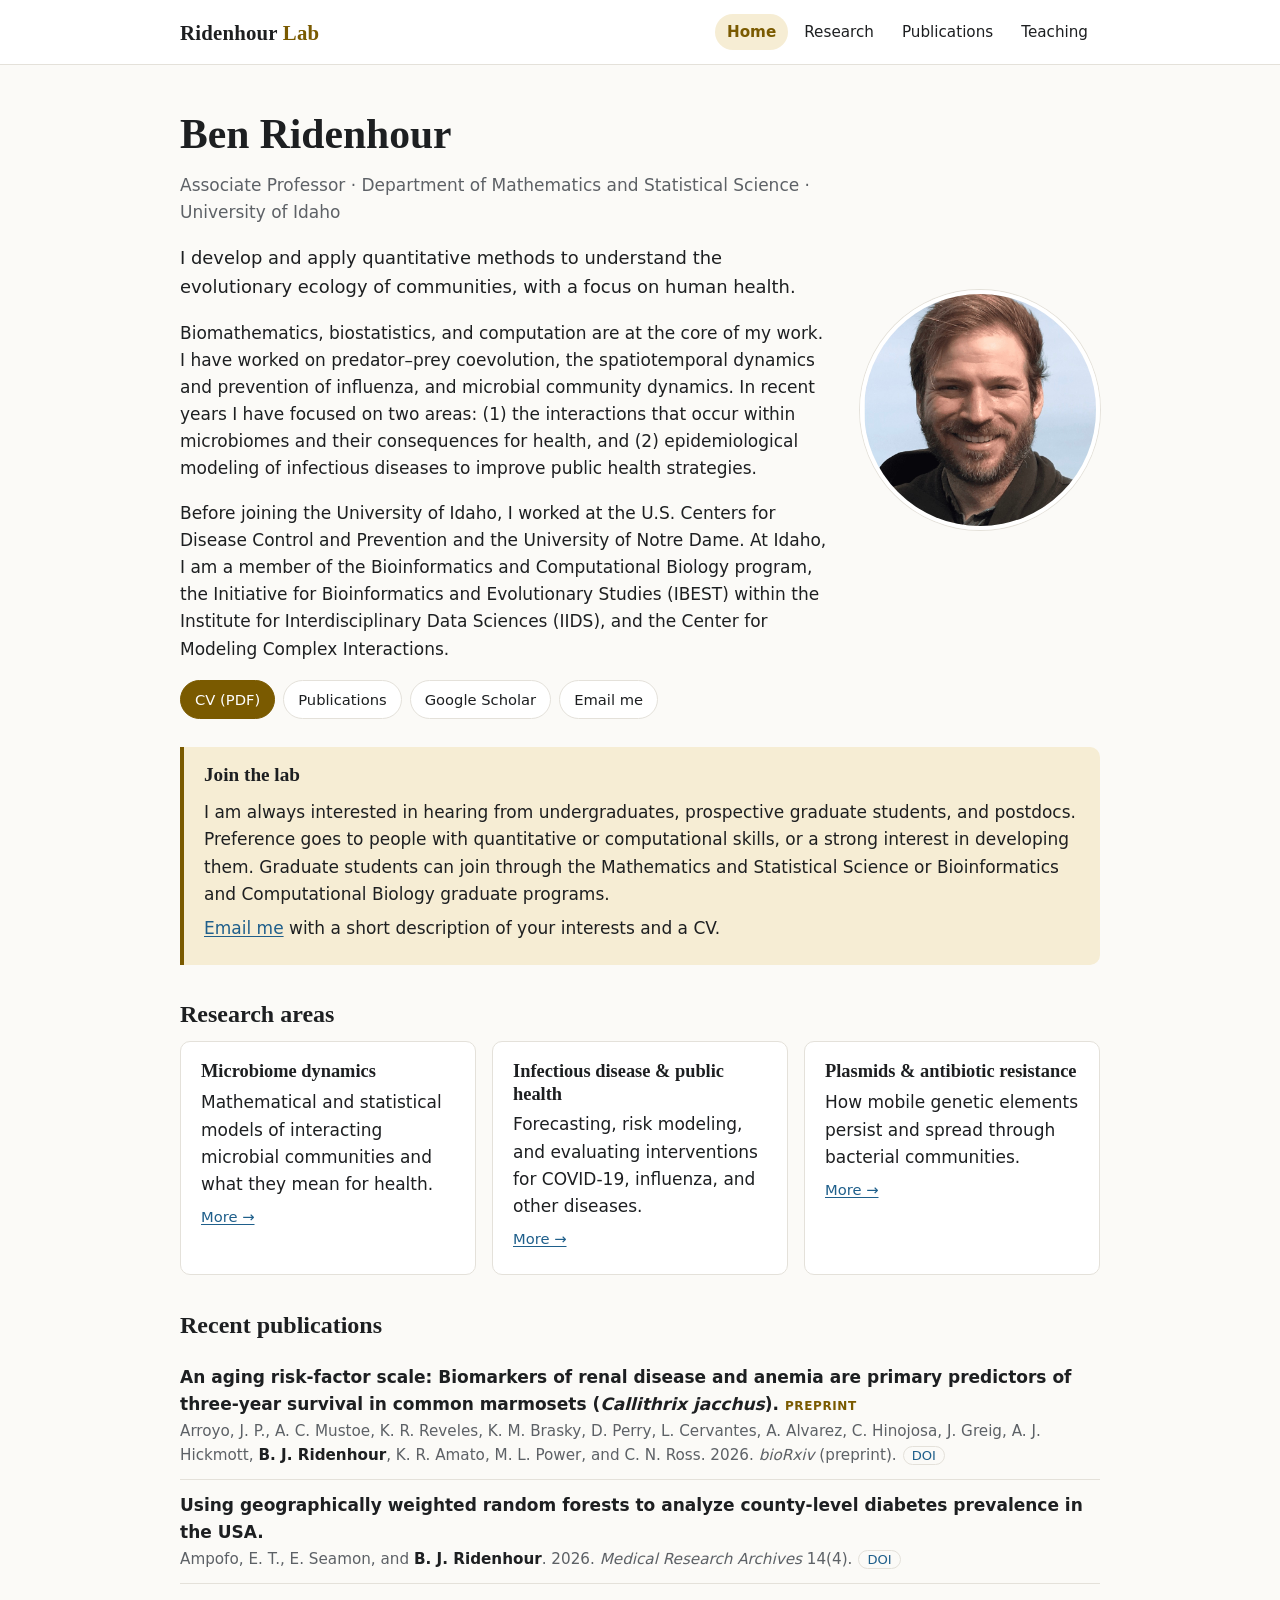
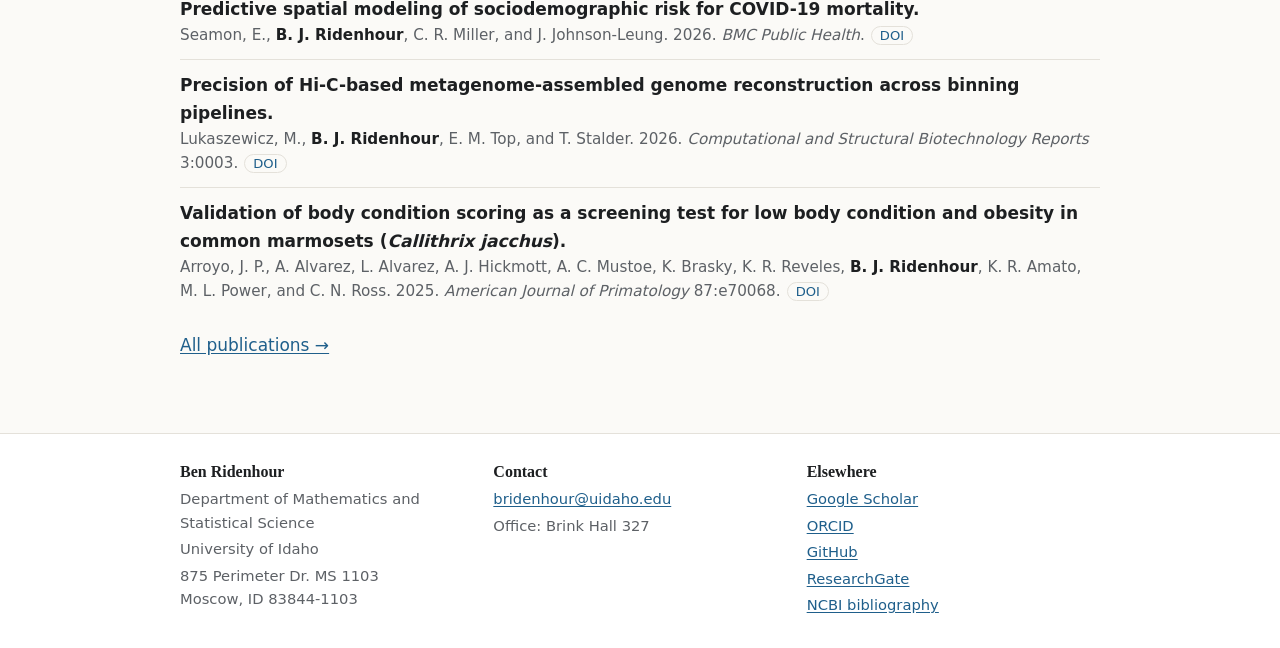
==== index.html @ f70eb198 "New site" ====
<!doctype html>
<html lang="en">
<head>
<meta charset="utf-8">
<meta name="viewport" content="width=device-width, initial-scale=1">
<title>Ridenhour Lab · Quantitative evolutionary ecology &amp; human health</title>
<meta name="description" content="Ben Ridenhour&#x27;s lab at the University of Idaho develops mathematical and statistical methods to understand microbial communities, infectious disease, and human health.">
<meta property="og:title" content="Ridenhour Lab · Quantitative evolutionary ecology &amp; human health">
<meta property="og:description" content="Ben Ridenhour&#x27;s lab at the University of Idaho develops mathematical and statistical methods to understand microbial communities, infectious disease, and human health.">
<meta property="og:type" content="website">
<meta property="og:url" content="https://ridenhourlab.org/">
<link rel="canonical" href="https://ridenhourlab.org/">
<link rel="icon" href="assets/favicon.svg" type="image/svg+xml">
<link rel="stylesheet" href="assets/style.css">
</head>
<body>
<a class="skip" href="#main">Skip to content</a>
<header class="site-header">
  <div class="wrap">
    <a class="brand" href="./">Ridenhour <span>Lab</span></a>
    <nav aria-label="Main">
      <ul>
        <li><a href="./" aria-current="page">Home</a></li>
        <li><a href="research.html">Research</a></li>
        <li><a href="publications.html">Publications</a></li>
        <li><a href="teaching.html">Teaching</a></li>
      </ul>
    </nav>
  </div>
</header>
<main id="main">
  <div class="wrap">
<section class="hero has-photo">
  <div>
    <h1>Ben Ridenhour</h1>
    <p class="role">Associate Professor · Department of Mathematics and Statistical Science · University of Idaho</p>
    <p class="lede">I develop and apply quantitative methods to understand the evolutionary ecology of communities, with a focus on human health.</p>
    <p>Biomathematics, biostatistics, and computation are at the core of my work. I have worked on predator–prey coevolution, the spatiotemporal dynamics and prevention of influenza, and microbial community dynamics. In recent years I have focused on two areas: (1) the interactions that occur within microbiomes and their consequences for health, and (2) epidemiological modeling of infectious diseases to improve public health strategies.</p>
    <p>Before joining the University of Idaho, I worked at the U.S. Centers for Disease Control and Prevention and the University of Notre Dame. At Idaho, I am a member of the Bioinformatics and Computational Biology program, the Initiative for Bioinformatics and Evolutionary Studies (IBEST) within the Institute for Interdisciplinary Data Sciences (IIDS), and the Center for Modeling Complex Interactions.</p>
    <ul class="links">
      <li><a class="btn primary" href="cv/Ridenhour-CV.pdf">CV (PDF)</a></li>
      <li><a class="btn" href="publications.html">Publications</a></li>
      <li><a class="btn" href="https://scholar.google.com/citations?hl=en&amp;user=3RJv6XwAAAAJ">Google Scholar</a></li>
      <li><a class="btn" href="mailto:bridenhour@uidaho.edu">Email me</a></li>
    </ul>
  </div>
  <img class="photo" src="assets/headshot.jpg" alt="Ben Ridenhour" width="240" height="240">
</section>

<div class="callout">
  <h2>Join the lab</h2>
  <p>I am always interested in hearing from undergraduates, prospective graduate students, and postdocs. Preference goes to people with quantitative or computational skills, or a strong interest in developing them. Graduate students can join through the Mathematics and Statistical Science or Bioinformatics and Computational Biology graduate programs.</p>
  <p><a href="mailto:bridenhour@uidaho.edu?subject=Joining%20the%20Ridenhour%20Lab">Email me</a> with a short description of your interests and a CV.</p>
</div>

<h2>Research areas</h2>
<div class="grid">
  <div class="card"><h3>Microbiome dynamics</h3><p>Mathematical and statistical models of interacting microbial communities and what they mean for health.</p><p class="more"><a href="research.html#microbiome">More →</a></p></div>
  <div class="card"><h3>Infectious disease &amp; public health</h3><p>Forecasting, risk modeling, and evaluating interventions for COVID-19, influenza, and other diseases.</p><p class="more"><a href="research.html#epidemiology">More →</a></p></div>
  <div class="card"><h3>Plasmids &amp; antibiotic resistance</h3><p>How mobile genetic elements persist and spread through bacterial communities.</p><p class="more"><a href="research.html#plasmids">More →</a></p></div>
</div>

<h2>Recent publications</h2>
<ul class="pubs">
<li class="pub" data-type="preprint" data-year="2026"><div class="title">An aging risk-factor scale: Biomarkers of renal disease and anemia are primary predictors of three-year survival in common marmosets (<i>Callithrix jacchus</i>).<span class="tag">Preprint</span></div><div class="meta"><span class="authors">Arroyo, J. P., A. C. Mustoe, K. R. Reveles, K. M. Brasky, D. Perry, L. Cervantes, A. Alvarez, C. Hinojosa, J. Greig, A. J. Hickmott, <span class="me">B. J. Ridenhour</span>, K. R. Amato, M. L. Power, and C. N. Ross</span>. 2026. <span class="venue">bioRxiv</span> (preprint).<a class="doi" href="https://doi.org/10.64898/2026.08.06.743332">DOI</a></div></li>
<li class="pub" data-type="article" data-year="2026"><div class="title">Using geographically weighted random forests to analyze county-level diabetes prevalence in the USA.</div><div class="meta"><span class="authors">Ampofo, E. T., E. Seamon, and <span class="me">B. J. Ridenhour</span></span>. 2026. <span class="venue">Medical Research Archives</span> 14(4).<a class="doi" href="https://doi.org/10.18103/mra.v14i4.7305">DOI</a></div></li>
<li class="pub" data-type="article" data-year="2026"><div class="title">Predictive spatial modeling of sociodemographic risk for COVID-19 mortality.</div><div class="meta"><span class="authors">Seamon, E., <span class="me">B. J. Ridenhour</span>, C. R. Miller, and J. Johnson-Leung</span>. 2026. <span class="venue">BMC Public Health</span>.<a class="doi" href="https://doi.org/10.1186/s12889-026-29313-w">DOI</a></div></li>
<li class="pub" data-type="article" data-year="2026"><div class="title">Precision of Hi-C-based metagenome-assembled genome reconstruction across binning pipelines.</div><div class="meta"><span class="authors">Lukaszewicz, M., <span class="me">B. J. Ridenhour</span>, E. M. Top, and T. Stalder</span>. 2026. <span class="venue">Computational and Structural Biotechnology Reports</span> 3:0003.<a class="doi" href="https://doi.org/10.34133/csbr.0003">DOI</a></div></li>
<li class="pub" data-type="article" data-year="2025"><div class="title">Validation of body condition scoring as a screening test for low body condition and obesity in common marmosets (<i>Callithrix jacchus</i>).</div><div class="meta"><span class="authors">Arroyo, J. P., A. Alvarez, L. Alvarez, A. J. Hickmott, A. C. Mustoe, K. Brasky, K. R. Reveles, <span class="me">B. J. Ridenhour</span>, K. R. Amato, M. L. Power, and C. N. Ross</span>. 2025. <span class="venue">American Journal of Primatology</span> 87:e70068.<a class="doi" href="https://doi.org/10.1002/ajp.70068">DOI</a></div></li>
</ul>
<p><a href="publications.html">All publications →</a></p>
  </div>
</main>
<footer class="site-footer">
  <div class="wrap">
    <div>
      <h2>Ben Ridenhour</h2>
      <p>Department of Mathematics and Statistical Science</p>
      <p>University of Idaho</p>
      <p>875 Perimeter Dr. MS 1103<br>Moscow, ID 83844-1103</p>
    </div>
    <div>
      <h2>Contact</h2>
      <p><a href="mailto:bridenhour@uidaho.edu">bridenhour@uidaho.edu</a></p>
      <p>Office: Brink Hall 327</p>
    </div>
    <div>
      <h2>Elsewhere</h2>
      <ul>
        <li><a href="https://scholar.google.com/citations?hl=en&amp;user=3RJv6XwAAAAJ">Google Scholar</a></li>
        <li><a href="https://orcid.org/0000-0001-8271-4629">ORCID</a></li>
        <li><a href="https://github.com/magbenji">GitHub</a></li>
        <li><a href="https://www.researchgate.net/profile/Benjamin_Ridenhour">ResearchGate</a></li>
        <li><a href="https://www.ncbi.nlm.nih.gov/sites/myncbi/benjamin.ridenhour.1/bibliography/48151516/public/?sort=date&amp;direction=descending">NCBI bibliography</a></li>
      </ul>
    </div>
  </div>
</footer>

</body>
</html>
---- assets/style.css ----
/* Ridenhour Lab — site styles */
:root{
  --bg:#fbfaf7; --surface:#ffffff; --text:#1d1f21; --muted:#5d6166; --line:#e4e1da;
  --accent:#7a5a00; --accent-soft:#f6edd4; --link:#1f5f8b; --mark:#fff1b8;
  --serif:"Iowan Old Style","Charter","Palatino Linotype",Palatino,Georgia,serif;
  --sans:system-ui,-apple-system,"Segoe UI",Roboto,"Helvetica Neue",Arial,sans-serif;
  --max:960px; --radius:10px;
}
@media (prefers-color-scheme: dark){
  :root{--bg:#141517;--surface:#1c1e21;--text:#e8e6e1;--muted:#a3a6ab;--line:#2e3135;
        --accent:#f1b300;--accent-soft:#2b2617;--link:#7cc0f0;--mark:#4a3f12;}
}
*{box-sizing:border-box}
html{-webkit-text-size-adjust:100%}
body{margin:0;background:var(--bg);color:var(--text);font:17px/1.6 var(--sans)}
a{color:var(--link);text-underline-offset:2px}
a:hover{text-decoration-thickness:2px}
img{max-width:100%;height:auto}
h1,h2,h3{font-family:var(--serif);line-height:1.2;font-weight:600}
h1{font-size:clamp(1.9rem,4vw,2.6rem);margin:.2em 0 .3em}
h2{font-size:1.5rem;margin:2.2rem 0 .8rem}
h3{font-size:1.15rem;margin:1.4rem 0 .4rem}
.wrap{max-width:var(--max);margin:0 auto;padding:0 20px}
.skip{position:absolute;left:-999px}.skip:focus{left:12px;top:12px;background:var(--surface);padding:8px 12px;z-index:10}

/* header */
.site-header{border-bottom:1px solid var(--line);background:var(--surface)}
.site-header .wrap{display:flex;align-items:center;justify-content:space-between;gap:16px;flex-wrap:wrap;padding-top:14px;padding-bottom:14px}
.brand{font-family:var(--serif);font-size:1.3rem;font-weight:700;color:var(--text);text-decoration:none;letter-spacing:.01em}
.brand span{color:var(--accent)}
nav ul{list-style:none;margin:0;padding:0;display:flex;gap:4px;flex-wrap:wrap}
nav a{display:block;padding:6px 12px;border-radius:999px;color:var(--text);text-decoration:none;font-size:.95rem}
nav a:hover{background:var(--accent-soft)}
nav a[aria-current=page]{background:var(--accent-soft);color:var(--accent);font-weight:600}

main{padding:28px 0 56px}

/* home hero */
.hero{display:grid;grid-template-columns:1fr;gap:28px;align-items:center;margin-top:8px}
.hero.has-photo{grid-template-columns:minmax(0,1fr) 240px}
.hero .photo{width:240px;aspect-ratio:1;object-fit:cover;border-radius:50%;border:4px solid var(--surface);box-shadow:0 0 0 1px var(--line)}
.role{color:var(--muted);margin:0 0 1rem}
.lede{font-size:1.12rem}
.links{display:flex;flex-wrap:wrap;gap:8px;margin:14px 0 0;padding:0;list-style:none}
.btn{display:inline-block;padding:7px 14px;border:1px solid var(--line);border-radius:999px;background:var(--surface);color:var(--text);text-decoration:none;font-size:.92rem}
.btn:hover{border-color:var(--accent);color:var(--accent)}
.btn.primary{background:var(--accent);border-color:var(--accent);color:var(--surface)}
.btn.primary:hover{opacity:.9;color:var(--surface)}

.callout{background:var(--accent-soft);border-left:4px solid var(--accent);padding:16px 20px;border-radius:0 var(--radius) var(--radius) 0;margin:28px 0}
.callout h2{margin-top:0;font-size:1.2rem}
.callout p{margin:.4em 0}

.grid{display:grid;grid-template-columns:repeat(auto-fit,minmax(260px,1fr));gap:16px}
.card{background:var(--surface);border:1px solid var(--line);border-radius:var(--radius);padding:18px 20px}
.card h3{margin-top:0}
.card p{margin:.4em 0}
.card .more{font-size:.92rem;color:var(--muted)}

/* publications */
.pubs{list-style:none;margin:0;padding:0}
.pub{padding:12px 0;border-bottom:1px solid var(--line)}
.pub:last-child{border-bottom:0}
.pub .title{font-weight:600}
.pub .meta{color:var(--muted);font-size:.95rem}
.pub .me{font-weight:700;color:var(--text)}
.pub .venue{font-style:italic}
.pub a.doi{font-size:.82rem;margin-left:6px;padding:1px 8px;border:1px solid var(--line);border-radius:999px;text-decoration:none;white-space:nowrap}
.pub a.doi:hover{border-color:var(--link)}
.tag{font-size:.75rem;text-transform:uppercase;letter-spacing:.05em;color:var(--accent);margin-left:6px}
.year-group h2{position:sticky;top:0;background:var(--bg);padding:8px 0;margin:1.6rem 0 .2rem;border-bottom:2px solid var(--accent);font-size:1.25rem;z-index:1}
.toolbar{display:flex;flex-wrap:wrap;gap:10px;align-items:center;margin:8px 0 6px}
.toolbar input,.toolbar select{font:inherit;padding:8px 12px;border:1px solid var(--line);border-radius:8px;background:var(--surface);color:var(--text)}
.toolbar input{flex:1 1 260px}
.count{color:var(--muted);font-size:.92rem}
mark{background:var(--mark);color:inherit;padding:0 1px;border-radius:2px}

/* teaching */
.course{display:grid;grid-template-columns:150px minmax(0,1fr);gap:4px 18px;padding:16px 0;border-bottom:1px solid var(--line)}
.course .code{font-weight:700;font-family:var(--serif);font-size:1.05rem}
.course .formerly{display:block;font-weight:400;font-size:.82rem;color:var(--muted);font-family:var(--sans)}
.course .ctitle{font-weight:600;margin-bottom:6px}
.terms{display:flex;flex-wrap:wrap;gap:6px;list-style:none;margin:0;padding:0}
.terms li a,.terms li span{display:inline-block;font-size:.88rem;padding:3px 10px;border-radius:999px;border:1px solid var(--line);background:var(--surface);text-decoration:none}
.terms li span{color:var(--muted)}
.terms li a::after{content:" ↓";font-size:.8em}
.terms li.now a{border-color:var(--accent);background:var(--accent-soft);color:var(--accent);font-weight:600}
table.simple{width:100%;border-collapse:collapse;font-size:.95rem}
table.simple th,table.simple td{text-align:left;padding:8px 10px;border-bottom:1px solid var(--line);vertical-align:top}
table.simple th{font-weight:600;color:var(--muted);font-size:.85rem;text-transform:uppercase;letter-spacing:.04em}
details{margin:12px 0;border:1px solid var(--line);border-radius:var(--radius);background:var(--surface);padding:4px 16px}
details summary{cursor:pointer;font-weight:600;padding:10px 0}
.table-scroll{overflow-x:auto}

ul.plain{padding-left:1.1em}
ul.plain li{margin:.25em 0}
.people{columns:2 260px;column-gap:28px;padding-left:1.1em}
.people li{break-inside:avoid;margin:.2em 0}
.muted{color:var(--muted)}

/* footer */
.site-footer{border-top:1px solid var(--line);background:var(--surface);font-size:.92rem;color:var(--muted)}
.site-footer .wrap{display:grid;grid-template-columns:repeat(auto-fit,minmax(220px,1fr));gap:20px;padding-top:28px;padding-bottom:28px}
.site-footer h2{font-size:1rem;margin:0 0 .4rem;color:var(--text)}
.site-footer p{margin:.2em 0}
.site-footer ul{list-style:none;padding:0;margin:0}
.site-footer li{margin:.2em 0}

@media (max-width:640px){
  body{font-size:16px}
  .hero.has-photo{grid-template-columns:1fr}
  .hero .photo{width:160px;order:-1}
  .course{grid-template-columns:1fr}
  .site-header .wrap{flex-direction:column;align-items:flex-start;gap:6px}
  nav a{padding:5px 9px;font-size:.92rem}
  nav ul{gap:2px}
}
@media print{nav,.toolbar,.site-footer{display:none}a{color:inherit}}
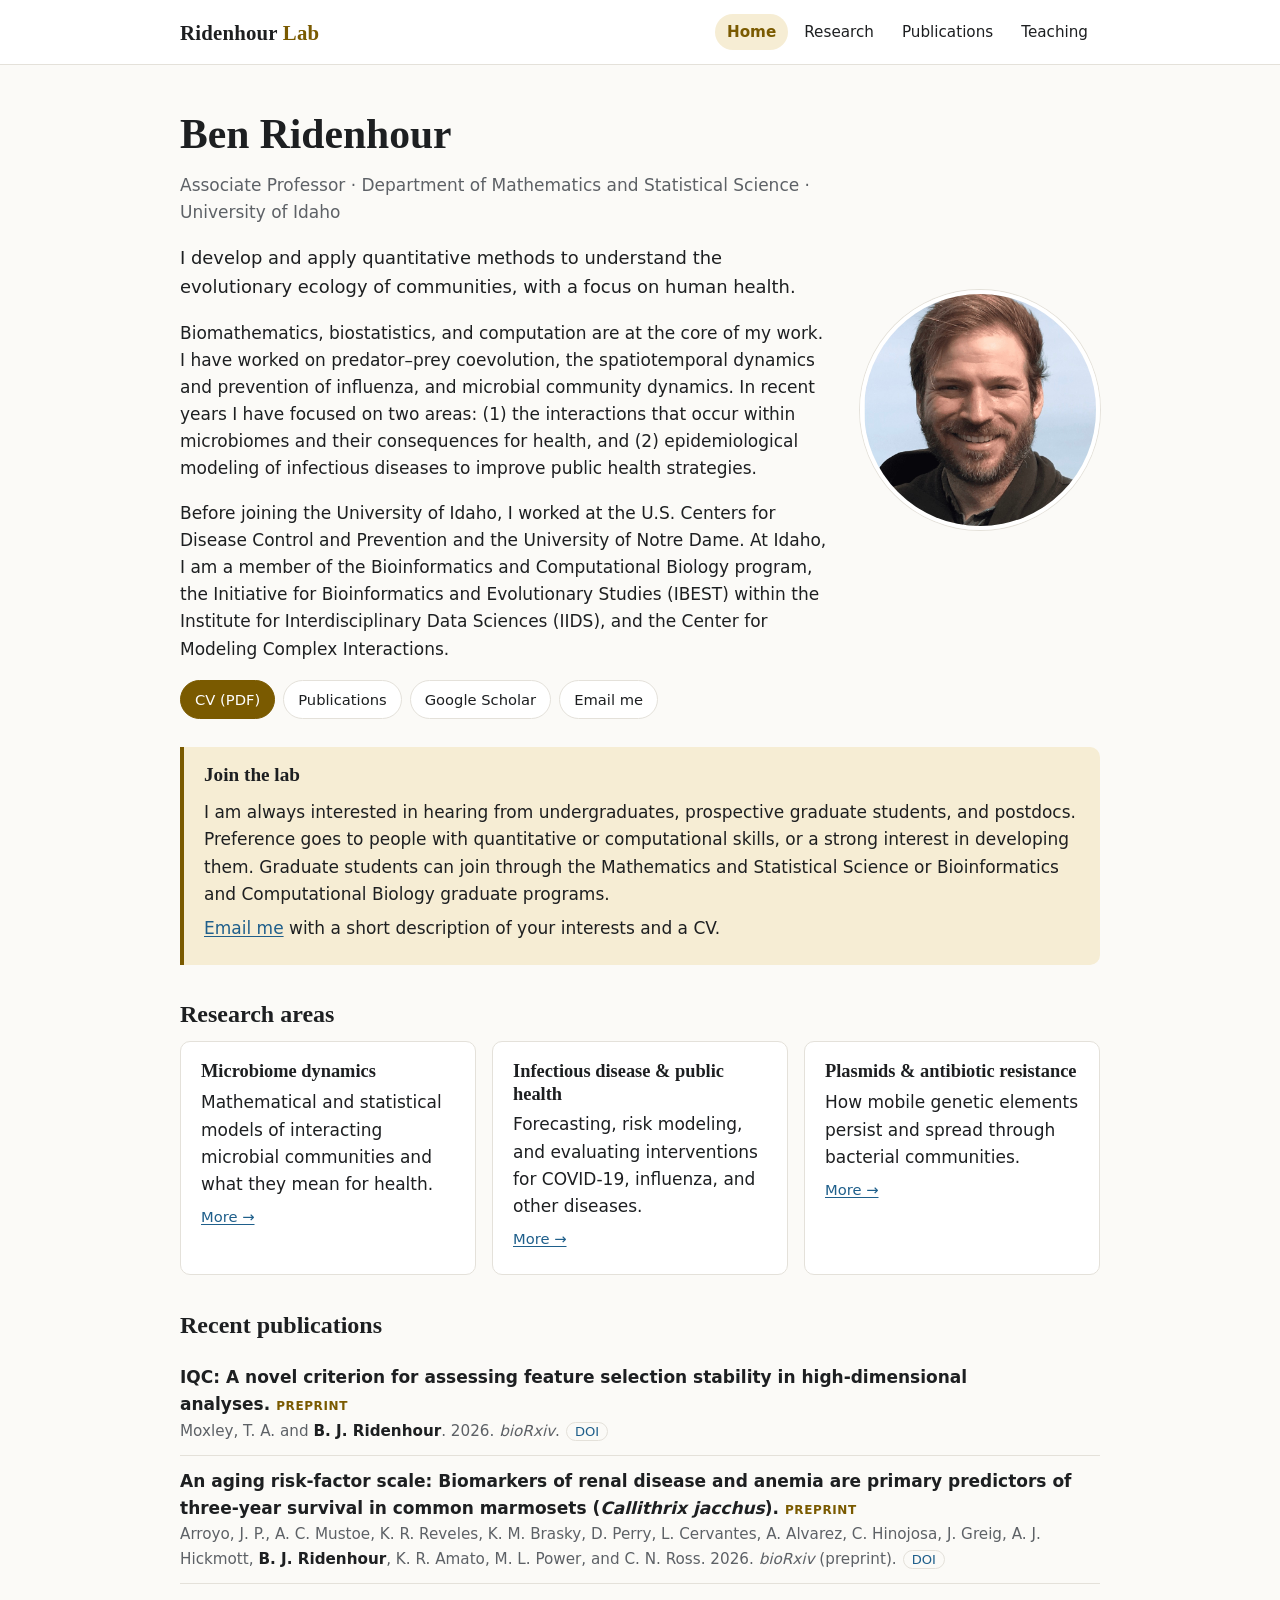
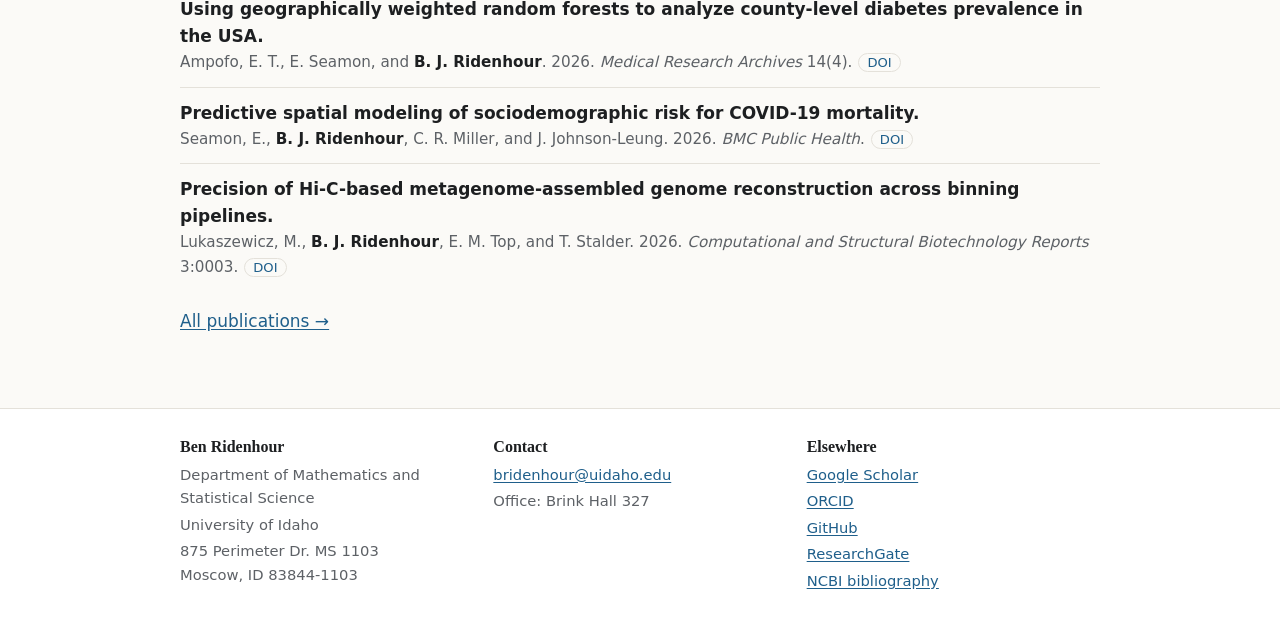
==== commit ef86a311: "Add IQC preprint" ====
--- a/index.html
+++ b/index.html
@@ -62,11 +62,11 @@
 
 <h2>Recent publications</h2>
 <ul class="pubs">
-<li class="pub" data-type="preprint" data-year="2026"><div class="title">An aging risk-factor scale: Biomarkers of renal disease and anemia are primary predictors of three-year survival in common marmosets (<i>Callithrix jacchus</i>).<span class="tag">Preprint</span></div><div class="meta"><span class="authors">Arroyo, J. P., A. C. Mustoe, K. R. Reveles, K. M. Brasky, D. Perry, L. Cervantes, A. Alvarez, C. Hinojosa, J. Greig, A. J. Hickmott, <span class="me">B. J. Ridenhour</span>, K. R. Amato, M. L. Power, and C. N. Ross</span>. 2026. <span class="venue">bioRxiv</span> (preprint).<a class="doi" href="https://doi.org/10.64898/2026.08.06.743332">DOI</a></div></li>
-<li class="pub" data-type="article" data-year="2026"><div class="title">Using geographically weighted random forests to analyze county-level diabetes prevalence in the USA.</div><div class="meta"><span class="authors">Ampofo, E. T., E. Seamon, and <span class="me">B. J. Ridenhour</span></span>. 2026. <span class="venue">Medical Research Archives</span> 14(4).<a class="doi" href="https://doi.org/10.18103/mra.v14i4.7305">DOI</a></div></li>
-<li class="pub" data-type="article" data-year="2026"><div class="title">Predictive spatial modeling of sociodemographic risk for COVID-19 mortality.</div><div class="meta"><span class="authors">Seamon, E., <span class="me">B. J. Ridenhour</span>, C. R. Miller, and J. Johnson-Leung</span>. 2026. <span class="venue">BMC Public Health</span>.<a class="doi" href="https://doi.org/10.1186/s12889-026-29313-w">DOI</a></div></li>
-<li class="pub" data-type="article" data-year="2026"><div class="title">Precision of Hi-C-based metagenome-assembled genome reconstruction across binning pipelines.</div><div class="meta"><span class="authors">Lukaszewicz, M., <span class="me">B. J. Ridenhour</span>, E. M. Top, and T. Stalder</span>. 2026. <span class="venue">Computational and Structural Biotechnology Reports</span> 3:0003.<a class="doi" href="https://doi.org/10.34133/csbr.0003">DOI</a></div></li>
-<li class="pub" data-type="article" data-year="2025"><div class="title">Validation of body condition scoring as a screening test for low body condition and obesity in common marmosets (<i>Callithrix jacchus</i>).</div><div class="meta"><span class="authors">Arroyo, J. P., A. Alvarez, L. Alvarez, A. J. Hickmott, A. C. Mustoe, K. Brasky, K. R. Reveles, <span class="me">B. J. Ridenhour</span>, K. R. Amato, M. L. Power, and C. N. Ross</span>. 2025. <span class="venue">American Journal of Primatology</span> 87:e70068.<a class="doi" href="https://doi.org/10.1002/ajp.70068">DOI</a></div></li>
+<li class="pub" data-type="preprint" data-year="2026"><div class="title">IQC: A novel criterion for assessing feature selection stability in high-dimensional analyses.<span class="tag">Preprint</span></div><div class="meta"><span class="authors">Moxley, T. A. and <span class="me">B. J. Ridenhour</span></span>. 2026. <span class="venue">bioRxiv</span>.<a class="doi" href="https://doi.org/10.64898/2026.09.26.754480">DOI</a><span class="altmetric-embed" data-badge-type="4" data-badge-popover="right" data-hide-no-mentions="true" data-doi="10.64898/2026.09.26.754480"></span></div></li>
+<li class="pub" data-type="preprint" data-year="2026"><div class="title">An aging risk-factor scale: Biomarkers of renal disease and anemia are primary predictors of three-year survival in common marmosets (<i>Callithrix jacchus</i>).<span class="tag">Preprint</span></div><div class="meta"><span class="authors">Arroyo, J. P., A. C. Mustoe, K. R. Reveles, K. M. Brasky, D. Perry, L. Cervantes, A. Alvarez, C. Hinojosa, J. Greig, A. J. Hickmott, <span class="me">B. J. Ridenhour</span>, K. R. Amato, M. L. Power, and C. N. Ross</span>. 2026. <span class="venue">bioRxiv</span> (preprint).<a class="doi" href="https://doi.org/10.64898/2026.08.06.743332">DOI</a><span class="altmetric-embed" data-badge-type="4" data-badge-popover="right" data-hide-no-mentions="true" data-doi="10.64898/2026.08.06.743332"></span></div></li>
+<li class="pub" data-type="article" data-year="2026"><div class="title">Using geographically weighted random forests to analyze county-level diabetes prevalence in the USA.</div><div class="meta"><span class="authors">Ampofo, E. T., E. Seamon, and <span class="me">B. J. Ridenhour</span></span>. 2026. <span class="venue">Medical Research Archives</span> 14(4).<a class="doi" href="https://doi.org/10.18103/mra.v14i4.7305">DOI</a><span class="altmetric-embed" data-badge-type="4" data-badge-popover="right" data-hide-no-mentions="true" data-doi="10.18103/mra.v14i4.7305"></span></div></li>
+<li class="pub" data-type="article" data-year="2026"><div class="title">Predictive spatial modeling of sociodemographic risk for COVID-19 mortality.</div><div class="meta"><span class="authors">Seamon, E., <span class="me">B. J. Ridenhour</span>, C. R. Miller, and J. Johnson-Leung</span>. 2026. <span class="venue">BMC Public Health</span>.<a class="doi" href="https://doi.org/10.1186/s12889-026-29313-w">DOI</a><span class="altmetric-embed" data-badge-type="4" data-badge-popover="right" data-hide-no-mentions="true" data-doi="10.1186/s12889-026-29313-w"></span></div></li>
+<li class="pub" data-type="article" data-year="2026"><div class="title">Precision of Hi-C-based metagenome-assembled genome reconstruction across binning pipelines.</div><div class="meta"><span class="authors">Lukaszewicz, M., <span class="me">B. J. Ridenhour</span>, E. M. Top, and T. Stalder</span>. 2026. <span class="venue">Computational and Structural Biotechnology Reports</span> 3:0003.<a class="doi" href="https://doi.org/10.34133/csbr.0003">DOI</a><span class="altmetric-embed" data-badge-type="4" data-badge-popover="right" data-hide-no-mentions="true" data-doi="10.34133/csbr.0003"></span></div></li>
 </ul>
 <p><a href="publications.html">All publications →</a></p>
   </div>
@@ -96,6 +96,6 @@
     </div>
   </div>
 </footer>
-
+<script async src="https://d1bxh8uas1mnw7.cloudfront.net/assets/embed.js"></script>
 </body>
 </html>
--- a/assets/style.css
+++ b/assets/style.css
@@ -116,3 +116,9 @@
   nav ul{gap:2px}
 }
 @media print{nav,.toolbar,.site-footer{display:none}a{color:inherit}}
+
+/* Altmetric badges */
+.pub .meta .altmetric-embed{display:inline-block;vertical-align:middle;margin:0 0 0 10px !important;line-height:0}
+.pub .meta a.doi{margin-right:2px}
+.pub .altmetric-embed:empty{display:none}
+.pub .altmetric-embed img{vertical-align:middle}
